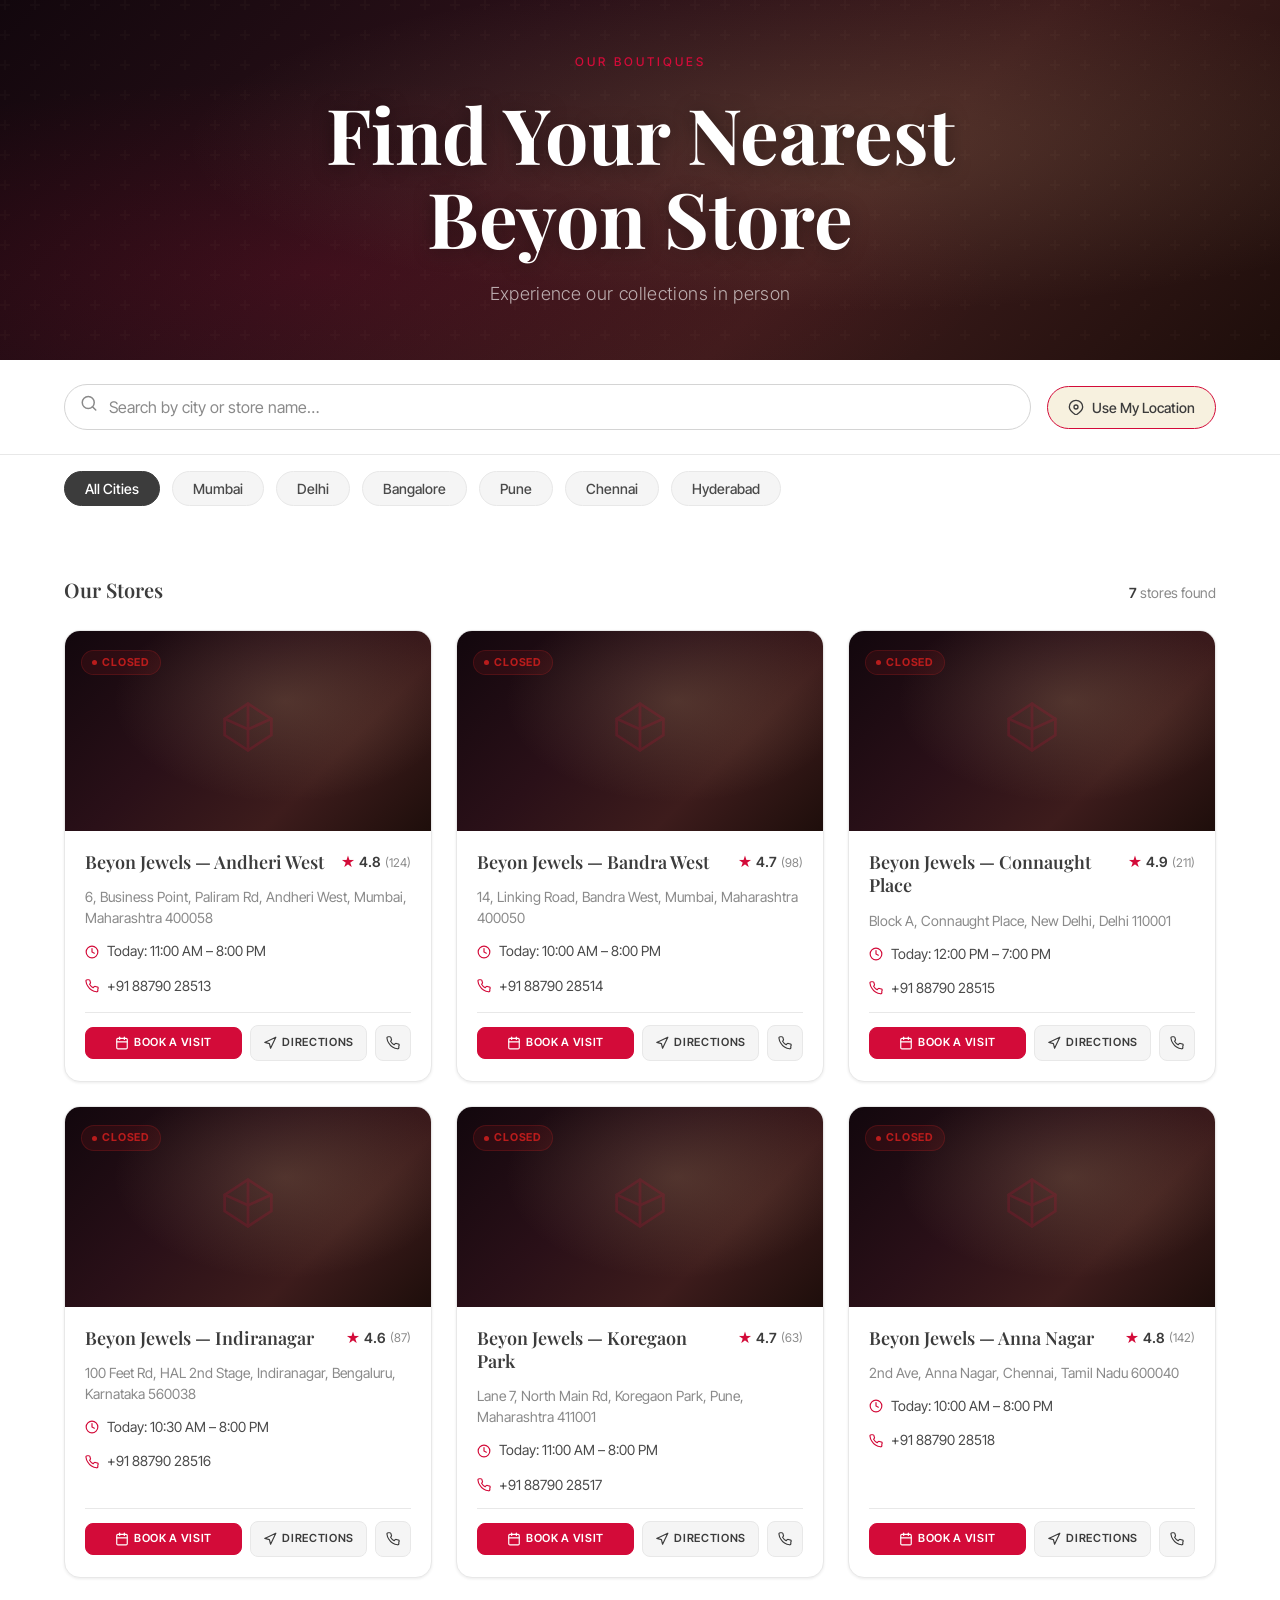
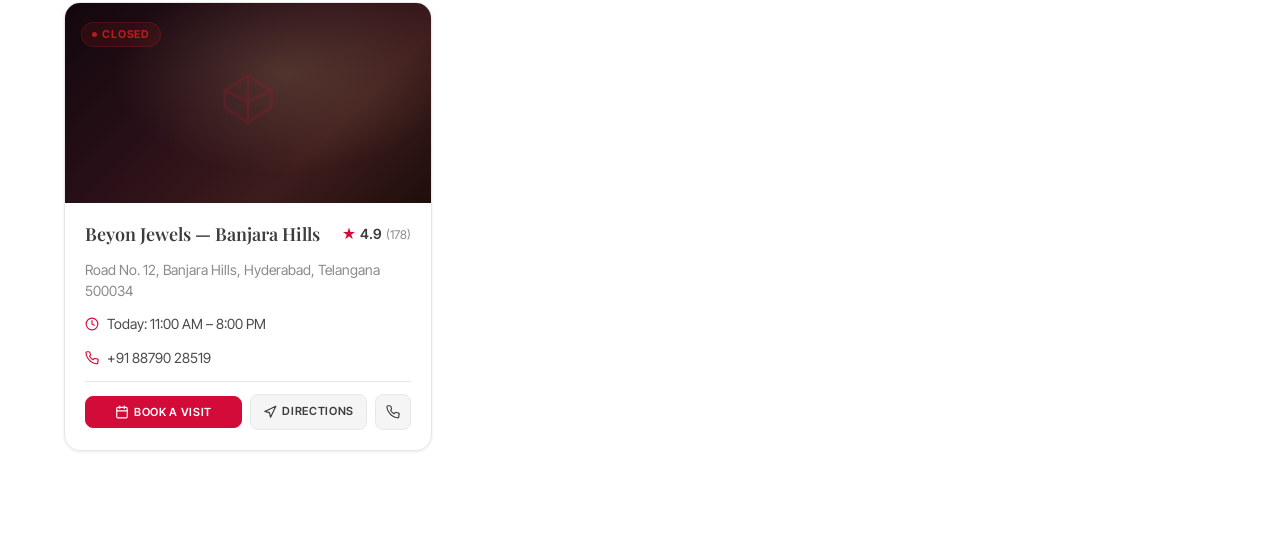
==== index.html @ c360f184 "Initial commit: Beyon Jewels store locator web app Vanilla HTML/CSS/JS store locator with search, ci" ====
<!DOCTYPE html>
<html lang="en">
<head>
  <meta charset="UTF-8" />
  <meta name="viewport" content="width=device-width, initial-scale=1.0" />
  <title>Find a Store | Beyon Jewels</title>
  <meta name="description" content="Locate your nearest Beyon Jewels boutique. Browse stores across India, check opening hours, and book an appointment." />

  <!-- Fonts -->
  <link rel="preconnect" href="https://fonts.googleapis.com" />
  <link rel="preconnect" href="https://fonts.gstatic.com" crossorigin />
  <link href="https://fonts.googleapis.com/css2?family=Playfair+Display:ital,wght@0,400;0,600;0,700;1,400&family=Inter+Tight:wght@300;400;500;600&display=swap" rel="stylesheet" />

  <!-- Styles -->
  <link rel="stylesheet" href="css/variables.css" />
  <link rel="stylesheet" href="css/layout.css" />
  <link rel="stylesheet" href="css/components.css" />
</head>
<body>

  <!-- ============================================================
       HERO  (40vh, per updated plan § 4)
       ============================================================ -->
  <section class="hero" aria-labelledby="heroTitle">
    <div class="hero-content">
      <p class="hero-eyebrow">Our Boutiques</p>
      <h1 class="hero-title" id="heroTitle">Find Your Nearest<br>Beyon Store</h1>
      <p class="hero-subtitle">Experience our collections in person</p>
    </div>
  </section>

  <!-- ============================================================
       SEARCH & FILTER
       ============================================================ -->
  <section class="search-section" aria-label="Search stores">
    <div class="container">
      <div class="filter-group">

        <div class="search-bar" role="search">
          <span class="search-icon" aria-hidden="true">
            <svg xmlns="http://www.w3.org/2000/svg" width="18" height="18" viewBox="0 0 24 24" fill="none" stroke="currentColor" stroke-width="2" stroke-linecap="round" stroke-linejoin="round"><circle cx="11" cy="11" r="8"/><line x1="21" y1="21" x2="16.65" y2="16.65"/></svg>
          </span>
          <input
            type="search"
            id="storeSearch"
            name="storeSearch"
            placeholder="Search by city or store name…"
            autocomplete="off"
            aria-label="Search stores"
          />
        </div>

        <button class="location-btn" id="useMyLocation" type="button" aria-label="Find stores near me">
          <svg xmlns="http://www.w3.org/2000/svg" width="16" height="16" viewBox="0 0 24 24" fill="none" stroke="currentColor" stroke-width="2" stroke-linecap="round" stroke-linejoin="round"><circle cx="12" cy="12" r="3"/><path d="M12 2a10 10 0 0 1 10 10c0 5.52-10 12-10 12S2 17.52 2 12A10 10 0 0 1 12 2z"/></svg>
          Use My Location
        </button>

      </div>
    </div>
  </section>

  <!-- ============================================================
       CITY PICKER
       ============================================================ -->
  <section class="city-section" aria-label="Filter by city">
    <div class="container">
      <div class="city-row" id="cityRow" role="group" aria-label="City filter"></div>
    </div>
  </section>

  <!-- ============================================================
       STORE LIST
       ============================================================ -->
  <main class="store-section" id="main-content">
    <div class="container">

      <div class="section-meta">
        <h2 class="section-title">Our Stores</h2>
        <p class="store-count" id="storeCount" aria-live="polite"></p>
      </div>

      <div class="store-grid" id="storeGrid" role="list" aria-label="Store listings"></div>

    </div>
  </main>

  <!-- ============================================================
       BOOKING MODAL  (onopenbooking / onsubmitappointment)
       ============================================================ -->
  <div
    class="modal-overlay hidden"
    id="bookingModal"
    role="dialog"
    aria-modal="true"
    aria-labelledby="bookingModalTitle"
  >
    <div class="modal">

      <button class="modal-close" id="closeModal" aria-label="Close booking form">
        <svg xmlns="http://www.w3.org/2000/svg" width="16" height="16" viewBox="0 0 24 24" fill="none" stroke="currentColor" stroke-width="2.5" stroke-linecap="round"><line x1="18" y1="6" x2="6" y2="18"/><line x1="6" y1="6" x2="18" y2="18"/></svg>
      </button>

      <div class="modal-header">
        <h2 id="bookingModalTitle">Book an Appointment</h2>
        <p class="modal-store-name" id="bookingStoreName">at Beyon Jewels</p>
      </div>

      <form class="booking-form" id="bookingForm" novalidate>

        <p class="form-section-label">Your Details</p>

        <div class="form-row">
          <div class="form-group">
            <label for="bookingName">Full Name <span aria-hidden="true">*</span></label>
            <input type="text" id="bookingName" name="name" placeholder="Your name" required autocomplete="name" />
          </div>
          <div class="form-group">
            <label for="bookingPhone">Phone <span aria-hidden="true">*</span></label>
            <input type="tel" id="bookingPhone" name="phone" placeholder="+91 00000 00000" required autocomplete="tel" />
          </div>
        </div>

        <div class="form-group">
          <label for="bookingEmail">Email <span aria-hidden="true">*</span></label>
          <input type="email" id="bookingEmail" name="email" placeholder="your@email.com" required autocomplete="email" />
        </div>

        <hr class="form-divider" />
        <p class="form-section-label">Store &amp; Time</p>

        <div class="form-row">
          <div class="form-group">
            <label for="bookingCity">City <span aria-hidden="true">*</span></label>
            <select id="bookingCity" name="city" required>
              <option value="" disabled selected>Select city</option>
              <option value="Mumbai">Mumbai</option>
              <option value="Delhi">Delhi</option>
              <option value="Bangalore">Bangalore</option>
              <option value="Pune">Pune</option>
              <option value="Chennai">Chennai</option>
              <option value="Hyderabad">Hyderabad</option>
            </select>
          </div>
          <div class="form-group">
            <label for="bookingStore">Store <span aria-hidden="true">*</span></label>
            <select id="bookingStore" name="store" required>
              <option value="" disabled selected>Select store</option>
            </select>
          </div>
        </div>

        <div class="form-group">
          <label for="bookingDate">Preferred Date <span aria-hidden="true">*</span></label>
          <input type="date" id="bookingDate" name="date" required />
        </div>

        <div class="form-group">
          <label for="bookingNotes">Special Requests</label>
          <textarea id="bookingNotes" name="notes" placeholder="Tell us about the occasion or any preferences…"></textarea>
        </div>

        <button type="submit" class="btn btn-primary btn-full">Confirm Appointment</button>

      </form>

      <div id="bookingSuccess" style="display:none;">
        <div class="booking-success">
          <div class="success-icon-wrap">
            <svg xmlns="http://www.w3.org/2000/svg" width="28" height="28" viewBox="0 0 24 24" fill="none" stroke="currentColor" stroke-width="2.5" stroke-linecap="round" stroke-linejoin="round"><polyline points="20 6 9 17 4 12"/></svg>
          </div>
          <h3>Appointment Requested</h3>
          <p>We've received your request and will confirm your appointment shortly via email or phone.</p>
        </div>
      </div>

    </div>
  </div>

  <!-- Scripts -->
  <script src="js/data.js"></script>
  <script src="js/app.js"></script>

</body>
</html>
---- css/variables.css ----
:root {
  /* Brand Colors */
  --color-cream: #F7F1DF;
  --color-charcoal: #3C3C3C;
  --color-red: #D30B39;
  --color-gold: #D30B39;
  --color-lace-pink: #FFE8ED;
  --color-white: #FFFFFF;
  --color-black: #1A1A1A;

  /* Neutrals */
  --color-grey-100: #F5F5F5;
  --color-grey-200: #E8E8E8;
  --color-grey-300: #D4D4D4;
  --color-grey-500: #8A8A8A;
  --color-grey-700: #4A4A4A;

  /* Typography */
  --font-serif: 'Playfair Display', Georgia, 'Times New Roman', serif;
  --font-sans: 'Inter Tight', 'Inter', system-ui, -apple-system, sans-serif;

  /* Font Sizes */
  --text-xs:   0.75rem;
  --text-sm:   0.875rem;
  --text-base: 1rem;
  --text-lg:   1.125rem;
  --text-xl:   1.25rem;
  --text-2xl:  1.5rem;
  --text-3xl:  1.875rem;
  --text-4xl:  2.25rem;
  --text-5xl:  3rem;

  /* Spacing */
  --space-1:  0.25rem;
  --space-2:  0.5rem;
  --space-3:  0.75rem;
  --space-4:  1rem;
  --space-5:  1.25rem;
  --space-6:  1.5rem;
  --space-8:  2rem;
  --space-10: 2.5rem;
  --space-12: 3rem;
  --space-16: 4rem;
  --space-20: 5rem;
  --space-24: 6rem;

  /* Border Radius */
  --radius-sm:   4px;
  --radius-md:   8px;
  --radius-lg:   16px;
  --radius-xl:   24px;
  --radius-full: 9999px;

  /* Shadows */
  --shadow-sm:   0 1px 3px rgba(0, 0, 0, 0.08);
  --shadow-md:   0 4px 16px rgba(0, 0, 0, 0.10);
  --shadow-lg:   0 8px 32px rgba(0, 0, 0, 0.14);
  --shadow-gold: 0 4px 24px rgba(211, 11, 57, 0.30);
  --shadow-red:  0 4px 16px rgba(211, 11, 57, 0.28);

  /* Transitions */
  --transition-fast: 150ms ease;
  --transition-base: 250ms ease;
  --transition-slow: 400ms ease;
}
---- css/layout.css ----
/* ============================================================
   RESET & BASE
   ============================================================ */
*, *::before, *::after {
  box-sizing: border-box;
  margin: 0;
  padding: 0;
}

html {
  scroll-behavior: smooth;
}

body {
  font-family: var(--font-sans);
  background-color: var(--color-white);
  color: var(--color-charcoal);
  line-height: 1.6;
  -webkit-font-smoothing: antialiased;
  -moz-osx-font-smoothing: grayscale;
}

a {
  color: inherit;
  text-decoration: none;
}

button {
  font-family: inherit;
}

img {
  display: block;
  max-width: 100%;
}

/* ============================================================
   CONTAINER
   ============================================================ */
.container {
  max-width: 1280px;
  margin: 0 auto;
  padding: 0 5%;
}

/* ============================================================
   SITE HEADER
   ============================================================ */
.site-header {
  position: sticky;
  top: 0;
  z-index: 100;
  background: var(--color-white);
  border-bottom: 1px solid var(--color-grey-200);
  box-shadow: var(--shadow-sm);
}

.header-inner {
  display: flex;
  align-items: center;
  justify-content: space-between;
  height: 72px;
}

.header-left {
  display: flex;
  align-items: center;
  gap: var(--space-6);
}

.header-nav {
  display: flex;
  gap: var(--space-6);
  list-style: none;
}

.header-nav a {
  font-size: var(--text-xs);
  font-weight: 500;
  letter-spacing: 0.12em;
  text-transform: uppercase;
  color: var(--color-grey-700);
  transition: color var(--transition-fast);
}

.header-nav a:hover,
.header-nav a.active {
  color: var(--color-red);
}

@media (max-width: 768px) {
  .header-nav {
    display: none;
  }
}

/* ============================================================
   HERO
   ============================================================ */
.hero {
  position: relative;
  min-height: 40vh;
  background:
    radial-gradient(ellipse at 65% 40%, rgba(197, 165, 118, 0.18) 0%, transparent 55%),
    radial-gradient(ellipse at 25% 75%, rgba(211, 11, 57, 0.12) 0%, transparent 50%),
    linear-gradient(135deg, #12070d 0%, #2a1018 35%, #3d1c1c 65%, #1e0e0b 100%);
  display: flex;
  align-items: center;
  justify-content: center;
  overflow: hidden;
}

.hero::after {
  content: '';
  position: absolute;
  inset: 0;
  background: url("data:image/svg+xml,%3Csvg width='60' height='60' viewBox='0 0 60 60' xmlns='http://www.w3.org/2000/svg'%3E%3Cg fill='none' fill-rule='evenodd'%3E%3Cg fill='%23c5a576' fill-opacity='0.03'%3E%3Cpath d='M36 34v-4h-2v4h-4v2h4v4h2v-4h4v-2h-4zm0-30V0h-2v4h-4v2h4v4h2V6h4V4h-4zM6 34v-4H4v4H0v2h4v4h2v-4h4v-2H6zM6 4V0H4v4H0v2h4v4h2V6h4V4H6z'/%3E%3C/g%3E%3C/g%3E%3C/svg%3E");
  pointer-events: none;
}

.hero-content {
  position: relative;
  z-index: 1;
  text-align: center;
  color: var(--color-white);
  padding: var(--space-8);
  max-width: 700px;
}

/* ============================================================
   SEARCH SECTION
   ============================================================ */
.search-section {
  background: var(--color-white);
  padding: var(--space-6) 0;
  border-bottom: 1px solid var(--color-grey-200);
}

/* ============================================================
   CITY SECTION
   ============================================================ */
.city-section {
  background: var(--color-white);
  padding: var(--space-4) 0 var(--space-5);
}

/* ============================================================
   STORE SECTION
   ============================================================ */
.store-section {
  padding: var(--space-10) 0 var(--space-24);
}

.section-meta {
  display: flex;
  align-items: baseline;
  justify-content: space-between;
  margin-bottom: var(--space-6);
  flex-wrap: wrap;
  gap: var(--space-3);
}

/* Store Grid */
.store-grid {
  display: grid;
  grid-template-columns: repeat(3, 1fr);
  gap: var(--space-6);
}

@media (max-width: 1024px) {
  .store-grid {
    grid-template-columns: repeat(2, 1fr);
  }
}

@media (max-width: 600px) {
  .store-grid {
    grid-template-columns: 1fr;
  }
}

/* ============================================================
   SITE FOOTER
   ============================================================ */
.site-footer {
  background: var(--color-black);
  color: var(--color-grey-300);
  padding: var(--space-16) 0 var(--space-8);
}

.footer-grid {
  display: grid;
  grid-template-columns: 2fr 1fr 1fr 1fr;
  gap: var(--space-10);
  margin-bottom: var(--space-12);
}

@media (max-width: 900px) {
  .footer-grid {
    grid-template-columns: 1fr 1fr;
    gap: var(--space-8);
  }
}

@media (max-width: 520px) {
  .footer-grid {
    grid-template-columns: 1fr;
  }
}

/* ============================================================
   MODAL OVERLAY
   ============================================================ */
.modal-overlay {
  position: fixed;
  inset: 0;
  background: rgba(26, 26, 26, 0.65);
  z-index: 200;
  display: flex;
  align-items: center;
  justify-content: center;
  padding: var(--space-4);
  backdrop-filter: blur(6px);
  -webkit-backdrop-filter: blur(6px);
  animation: fadeIn var(--transition-fast) ease;
}

.modal-overlay.hidden {
  display: none;
}

.modal {
  background: var(--color-white);
  border-radius: var(--radius-xl);
  padding: var(--space-8);
  width: 100%;
  max-width: 560px;
  max-height: 92vh;
  overflow-y: auto;
  position: relative;
  animation: slideUp var(--transition-base) ease;
}

@keyframes fadeIn {
  from { opacity: 0; }
  to   { opacity: 1; }
}

@keyframes slideUp {
  from { transform: translateY(20px); opacity: 0; }
  to   { transform: translateY(0);    opacity: 1; }
}

/* ============================================================
   STORE DETAIL PAGE — LAYOUT
   ============================================================ */
.detail-page {
  background: var(--color-cream);
}

.detail-action-bar {
  position: sticky;
  top: 0;
  z-index: 90;
  background: var(--color-white);
  border-bottom: 1px solid var(--color-grey-200);
  box-shadow: var(--shadow-sm);
}

.detail-action-bar-inner {
  display: flex;
  align-items: center;
  justify-content: space-between;
  padding: var(--space-3) 0;
  gap: var(--space-4);
  flex-wrap: wrap;
}

.detail-action-bar .store-breadcrumb {
  font-size: var(--text-sm);
  color: var(--color-grey-500);
}

.detail-action-bar .store-breadcrumb a {
  color: var(--color-gold);
}

.detail-action-bar .store-breadcrumb a:hover {
  text-decoration: underline;
}

.detail-ctas {
  display: flex;
  gap: var(--space-3);
  flex-wrap: wrap;
  align-items: stretch;
}

.detail-ctas .btn-call {
  width: auto;
  height: auto;
}

@media (max-width: 640px) {
  .detail-ctas {
    flex-wrap: nowrap;
  }

  /* Hide text labels — show icons only */
  .detail-ctas .btn-label {
    display: none;
  }

  /* Square icon-only buttons to match card style */
  .detail-ctas .btn-call,
  .detail-ctas .btn-directions {
    width: 42px;
    min-width: 42px;
    height: 42px;
    padding: 0;
  }
}

.detail-hero {
  height: 360px;
  background:
    radial-gradient(ellipse at 60% 40%, rgba(197, 165, 118, 0.2) 0%, transparent 60%),
    linear-gradient(135deg, #12070d 0%, #2a1018 40%, #3d1c1c 70%, #1e0e0b 100%);
  display: flex;
  align-items: center;
  justify-content: center;
  position: relative;
  overflow: hidden;
}

.detail-content {
  padding: var(--space-10) 0 var(--space-20);
}

.detail-grid {
  display: grid;
  grid-template-columns: 1fr 380px;
  gap: var(--space-10);
  align-items: start;
}

@media (max-width: 900px) {
  .detail-grid {
    grid-template-columns: 1fr;
  }
}

@media (max-width: 640px) {
  .hero {
    min-height: 60vh;
  }

  .detail-hero {
    height: 240px;
  }
}
---- css/components.css ----
/* ============================================================
   LOGO
   ============================================================ */
.logo {
  font-family: var(--font-serif);
  font-size: var(--text-2xl);
  font-weight: 700;
  color: var(--color-charcoal);
  text-decoration: none;
  letter-spacing: 0.1em;
  text-transform: uppercase;
  transition: color var(--transition-fast);
}

.logo:hover {
  color: var(--color-red);
}

/* ============================================================
   ICON BUTTONS (HEADER)
   ============================================================ */
.header-actions {
  display: flex;
  align-items: center;
  gap: var(--space-1);
}

.icon-btn {
  background: none;
  border: none;
  cursor: pointer;
  color: var(--color-charcoal);
  padding: var(--space-2);
  border-radius: var(--radius-md);
  transition: color var(--transition-fast), background var(--transition-fast);
  display: flex;
  align-items: center;
  justify-content: center;
  position: relative;
}

.icon-btn:hover {
  color: var(--color-red);
  background: var(--color-lace-pink);
}

/* ============================================================
   HERO TYPOGRAPHY
   ============================================================ */
.hero-eyebrow {
  font-family: var(--font-sans);
  font-size: var(--text-xs);
  font-weight: 500;
  letter-spacing: 0.25em;
  text-transform: uppercase;
  color: var(--color-gold);
  margin-bottom: var(--space-5);
}

.hero-title {
  font-family: var(--font-serif);
  font-size: clamp(2.4rem, 6vw, 4.8rem);
  font-weight: 700;
  line-height: 1.1;
  margin-bottom: var(--space-5);
  text-shadow: 0 2px 20px rgba(0, 0, 0, 0.4);
}

.hero-subtitle {
  font-size: var(--text-lg);
  font-weight: 300;
  color: rgba(255, 255, 255, 0.65);
  letter-spacing: 0.02em;
}

/* ============================================================
   SEARCH & FILTER BAR
   ============================================================ */
.filter-group {
  display: flex;
  gap: var(--space-4);
  align-items: center;
  flex-wrap: wrap;
}

.search-bar {
  flex: 1;
  min-width: 260px;
  position: relative;
}

.search-bar .search-icon {
  position: absolute;
  left: var(--space-4);
  top: 50%;
  transform: translateY(-50%);
  color: var(--color-grey-500);
  pointer-events: none;
}

.search-bar input {
  width: 100%;
  padding: var(--space-3) var(--space-4) var(--space-3) 2.75rem;
  border: 1.5px solid var(--color-grey-300);
  border-radius: var(--radius-full);
  font-family: var(--font-sans);
  font-size: var(--text-base);
  color: var(--color-charcoal);
  background: var(--color-white);
  transition: border-color var(--transition-fast), box-shadow var(--transition-fast);
  outline: none;
}

.search-bar input:focus {
  border-color: var(--color-gold);
  box-shadow: 0 0 0 3px rgba(211, 11, 57, 0.18);
}

.search-bar input::placeholder {
  color: var(--color-grey-500);
}

.location-btn {
  display: inline-flex;
  align-items: center;
  gap: var(--space-2);
  padding: var(--space-3) var(--space-5);
  background: var(--color-cream);
  border: 1.5px solid var(--color-gold);
  border-radius: var(--radius-full);
  font-family: var(--font-sans);
  font-size: var(--text-sm);
  font-weight: 500;
  color: var(--color-charcoal);
  cursor: pointer;
  transition: all var(--transition-fast);
  white-space: nowrap;
}

.location-btn:hover {
  background: var(--color-gold);
  color: var(--color-white);
  box-shadow: var(--shadow-gold);
}

/* ============================================================
   CITY PICKER
   ============================================================ */
.city-row {
  display: flex;
  gap: var(--space-3);
  overflow-x: auto;
  padding-bottom: var(--space-2);
  scrollbar-width: none;
}

.city-row::-webkit-scrollbar {
  display: none;
}

.city-tile {
  flex-shrink: 0;
  padding: var(--space-2) var(--space-5);
  background: var(--color-grey-100);
  border: 1.5px solid var(--color-grey-200);
  border-radius: var(--radius-full);
  font-family: var(--font-sans);
  font-size: var(--text-sm);
  font-weight: 500;
  color: var(--color-grey-700);
  cursor: pointer;
  transition: all var(--transition-fast);
  white-space: nowrap;
}

.city-tile:hover {
  border-color: var(--color-gold);
  color: var(--color-charcoal);
  background: rgba(211, 11, 57, 0.08);
}

.city-tile.active {
  background: var(--color-charcoal);
  border-color: var(--color-charcoal);
  color: var(--color-white);
}

/* ============================================================
   SECTION META / STORE COUNT
   ============================================================ */
.store-count {
  font-size: var(--text-sm);
  color: var(--color-grey-500);
}

.store-count strong {
  color: var(--color-charcoal);
  font-weight: 600;
}

.section-title {
  font-family: var(--font-serif);
  font-size: var(--text-xl);
  font-weight: 600;
  color: var(--color-charcoal);
}

/* ============================================================
   STORE CARD
   ============================================================ */
.store-card {
  background: var(--color-white);
  border-radius: var(--radius-lg);
  overflow: hidden;
  box-shadow: var(--shadow-sm);
  border: 1px solid var(--color-grey-200);
  transition: transform var(--transition-base), box-shadow var(--transition-base);
  display: flex;
  flex-direction: column;
  cursor: pointer;
}

.store-card:hover {
  transform: translateY(-5px);
  box-shadow: var(--shadow-lg);
}

/* Card Image */
.card-image {
  width: 100%;
  height: 200px;
  background:
    radial-gradient(ellipse at 60% 35%, rgba(197, 165, 118, 0.22) 0%, transparent 55%),
    linear-gradient(135deg, #12070d 0%, #2a1018 40%, #3d1c1c 70%, #1e0e0b 100%);
  position: relative;
  display: flex;
  align-items: center;
  justify-content: center;
  flex-shrink: 0;
}

.card-image-watermark {
  opacity: 0.18;
  color: var(--color-gold);
}

.card-image-badge {
  position: absolute;
  top: var(--space-4);
  left: var(--space-4);
}

/* Badge */
.badge {
  display: inline-flex;
  align-items: center;
  gap: 5px;
  padding: 3px 10px;
  border-radius: var(--radius-full);
  font-family: var(--font-sans);
  font-size: 0.68rem;
  font-weight: 700;
  letter-spacing: 0.08em;
  text-transform: uppercase;
}

.badge--open {
  background: rgba(22, 163, 74, 0.12);
  color: #15803d;
  border: 1px solid rgba(22, 163, 74, 0.25);
}

.badge--closed {
  background: rgba(220, 38, 38, 0.10);
  color: #b91c1c;
  border: 1px solid rgba(220, 38, 38, 0.2);
}

.badge-dot {
  width: 5px;
  height: 5px;
  border-radius: 50%;
  background: currentColor;
  flex-shrink: 0;
}

/* Card Content */
.card-content {
  padding: var(--space-5);
  flex: 1;
  display: flex;
  flex-direction: column;
  gap: var(--space-3);
}

.card-header {
  display: flex;
  align-items: flex-start;
  justify-content: space-between;
  gap: var(--space-3);
}

.card-name {
  font-family: var(--font-serif);
  font-size: var(--text-lg);
  font-weight: 600;
  color: var(--color-charcoal);
  line-height: 1.3;
  text-decoration: none;
  transition: color var(--transition-fast);
}

.card-name:hover {
  color: var(--color-red);
}

.card-rating {
  display: flex;
  align-items: center;
  gap: 4px;
  white-space: nowrap;
  flex-shrink: 0;
}

.rating-star {
  color: var(--color-gold);
  font-size: var(--text-sm);
}

.rating-value {
  font-size: var(--text-sm);
  font-weight: 600;
  color: var(--color-charcoal);
}

.rating-count {
  font-size: var(--text-xs);
  color: var(--color-grey-500);
}

.card-address {
  font-size: var(--text-sm);
  color: var(--color-grey-500);
  line-height: 1.5;
}

.card-info-row {
  display: flex;
  align-items: center;
  gap: var(--space-2);
  font-size: var(--text-sm);
  color: var(--color-grey-700);
}

.card-info-row svg {
  color: var(--color-gold);
  flex-shrink: 0;
}

.card-info-row a {
  color: var(--color-grey-700);
  transition: color var(--transition-fast);
}

.card-info-row a:hover {
  color: var(--color-red);
}

/* Card Footer / CTA Row */
.card-footer {
  margin-top: auto;
  padding-top: var(--space-3);
  border-top: 1px solid var(--color-grey-200);
}

.btn-container {
  display: flex;
  gap: var(--space-2);
  align-items: center;
}

.btn-container .btn-book {
  flex: 1;
  min-width: 0;
  white-space: normal;
  line-height: 1.2;
  text-align: center;
}

/* ============================================================
   BUTTONS
   ============================================================ */
.btn {
  display: inline-flex;
  align-items: center;
  justify-content: center;
  gap: 5px;
  padding: var(--space-2) var(--space-3);
  border-radius: var(--radius-md);
  font-family: var(--font-sans);
  font-size: 0.7rem;
  font-weight: 600;
  letter-spacing: 0.06em;
  text-transform: uppercase;
  cursor: pointer;
  transition: all var(--transition-fast);
  text-decoration: none;
  border: 1.5px solid transparent;
  white-space: nowrap;
}

/* Book — primary red, full text */
.btn-book {
  background: var(--color-red);
  color: var(--color-white);
  border-color: var(--color-red);
}

.btn-book:hover {
  background: #b50930;
  border-color: #b50930;
  box-shadow: var(--shadow-red);
}

/* Directions */
.btn-directions {
  background: var(--color-grey-100);
  color: var(--color-charcoal);
  border-color: var(--color-grey-200);
  flex-shrink: 0;
}

.btn-directions:hover {
  background: var(--color-charcoal);
  color: var(--color-white);
  border-color: var(--color-charcoal);
}

/* Call — icon only, charcoal — fixed square everywhere */
.btn-call {
  background: var(--color-grey-100);
  color: var(--color-charcoal);
  border-color: var(--color-grey-200);
  width: 36px;
  min-width: 36px;
  height: 36px;
  padding: 0;
  flex-shrink: 0;
  border-radius: var(--radius-md);
}

.btn-call:hover {
  background: var(--color-charcoal);
  color: var(--color-white);
  border-color: var(--color-charcoal);
}

/* Larger buttons for detail/modal */
.btn-lg {
  padding: var(--space-3) var(--space-6);
  font-size: var(--text-sm);
  border-radius: var(--radius-full);
}

.btn-primary {
  background: var(--color-red);
  color: var(--color-white);
  border-color: var(--color-red);
  padding: var(--space-4) var(--space-8);
  border-radius: var(--radius-full);
  font-size: var(--text-base);
  letter-spacing: 0.04em;
}

.btn-primary:hover {
  background: #b50930;
  border-color: #b50930;
  box-shadow: var(--shadow-red);
}

.btn-full {
  width: 100%;
}

/* ============================================================
   NO RESULTS
   ============================================================ */
.no-results {
  grid-column: 1 / -1;
  text-align: center;
  padding: var(--space-20) 0;
}

.no-results-gem {
  color: var(--color-gold);
  opacity: 0.35;
  margin: 0 auto var(--space-6);
}

.no-results-title {
  font-family: var(--font-serif);
  font-size: var(--text-2xl);
  color: var(--color-charcoal);
  margin-bottom: var(--space-3);
}

.no-results-sub {
  font-size: var(--text-base);
  color: var(--color-grey-500);
}

/* ============================================================
   FOOTER
   ============================================================ */
.footer-brand {
  font-family: var(--font-serif);
  font-size: var(--text-2xl);
  font-weight: 700;
  letter-spacing: 0.1em;
  text-transform: uppercase;
  color: var(--color-white);
  margin-bottom: var(--space-3);
}

.footer-tagline {
  font-size: var(--text-sm);
  color: var(--color-grey-500);
  line-height: 1.7;
  max-width: 260px;
}

.footer-heading {
  font-size: var(--text-xs);
  font-weight: 600;
  letter-spacing: 0.18em;
  text-transform: uppercase;
  color: var(--color-white);
  margin-bottom: var(--space-5);
}

.footer-links {
  list-style: none;
  display: flex;
  flex-direction: column;
  gap: var(--space-3);
}

.footer-links a {
  color: var(--color-grey-500);
  font-size: var(--text-sm);
  transition: color var(--transition-fast);
}

.footer-links a:hover {
  color: var(--color-gold);
}

.footer-divider {
  border: none;
  border-top: 1px solid rgba(255, 255, 255, 0.08);
  margin-bottom: var(--space-6);
}

.footer-bottom {
  display: flex;
  justify-content: space-between;
  align-items: center;
  font-size: var(--text-xs);
  color: var(--color-grey-500);
  flex-wrap: wrap;
  gap: var(--space-4);
}

.footer-legal-links {
  display: flex;
  gap: var(--space-5);
  list-style: none;
}

.footer-legal-links a {
  color: var(--color-grey-500);
  font-size: var(--text-xs);
  transition: color var(--transition-fast);
}

.footer-legal-links a:hover {
  color: var(--color-gold);
}

/* ============================================================
   BOOKING MODAL
   ============================================================ */
.modal-close {
  position: absolute;
  top: var(--space-4);
  right: var(--space-4);
  background: var(--color-grey-100);
  border: none;
  width: 34px;
  height: 34px;
  border-radius: 50%;
  display: flex;
  align-items: center;
  justify-content: center;
  cursor: pointer;
  color: var(--color-grey-700);
  transition: background var(--transition-fast), color var(--transition-fast);
}

.modal-close:hover {
  background: var(--color-grey-200);
  color: var(--color-charcoal);
}

.modal-header {
  padding-right: var(--space-10);
  margin-bottom: var(--space-6);
}

.modal-header h2 {
  font-family: var(--font-serif);
  font-size: var(--text-2xl);
  color: var(--color-charcoal);
  margin-bottom: var(--space-1);
}

.modal-header .modal-store-name {
  font-size: var(--text-sm);
  color: var(--color-grey-500);
}

/* Form */
.form-group {
  margin-bottom: var(--space-4);
}

.form-group label {
  display: block;
  font-size: var(--text-xs);
  font-weight: 600;
  letter-spacing: 0.1em;
  text-transform: uppercase;
  color: var(--color-grey-700);
  margin-bottom: var(--space-2);
}

.form-group input,
.form-group select,
.form-group textarea {
  width: 100%;
  padding: var(--space-3) var(--space-4);
  border: 1.5px solid var(--color-grey-300);
  border-radius: var(--radius-md);
  font-family: var(--font-sans);
  font-size: var(--text-base);
  color: var(--color-charcoal);
  background: var(--color-white);
  transition: border-color var(--transition-fast), box-shadow var(--transition-fast);
  outline: none;
  appearance: none;
  -webkit-appearance: none;
}

.form-group select {
  background-image: url("data:image/svg+xml,%3Csvg xmlns='http://www.w3.org/2000/svg' width='16' height='16' viewBox='0 0 24 24' fill='none' stroke='%238A8A8A' stroke-width='2' stroke-linecap='round' stroke-linejoin='round'%3E%3Cpolyline points='6 9 12 15 18 9'%3E%3C/polyline%3E%3C/svg%3E");
  background-repeat: no-repeat;
  background-position: right var(--space-4) center;
  padding-right: 2.5rem;
}

.form-group input:focus,
.form-group select:focus,
.form-group textarea:focus {
  border-color: var(--color-gold);
  box-shadow: 0 0 0 3px rgba(211, 11, 57, 0.18);
}

.form-group input::placeholder,
.form-group textarea::placeholder {
  color: var(--color-grey-500);
}

.form-group textarea {
  resize: vertical;
  min-height: 90px;
  line-height: 1.6;
}

.form-row {
  display: grid;
  grid-template-columns: 1fr 1fr;
  gap: var(--space-4);
}

@media (max-width: 480px) {
  .form-row {
    grid-template-columns: 1fr;
  }
}

.form-divider {
  border: none;
  border-top: 1px solid var(--color-grey-200);
  margin: var(--space-5) 0;
}

.form-section-label {
  font-size: var(--text-xs);
  font-weight: 600;
  letter-spacing: 0.15em;
  text-transform: uppercase;
  color: var(--color-gold);
  margin-bottom: var(--space-4);
}

/* Booking Success */
.booking-success {
  text-align: center;
  padding: var(--space-8) 0;
}

.success-icon-wrap {
  width: 64px;
  height: 64px;
  background: rgba(22, 163, 74, 0.1);
  border-radius: 50%;
  display: flex;
  align-items: center;
  justify-content: center;
  margin: 0 auto var(--space-5);
  color: #15803d;
}

.booking-success h3 {
  font-family: var(--font-serif);
  font-size: var(--text-2xl);
  color: var(--color-charcoal);
  margin-bottom: var(--space-3);
}

.booking-success p {
  font-size: var(--text-sm);
  color: var(--color-grey-500);
  line-height: 1.7;
}

/* ============================================================
   STORE DETAIL — COMPONENTS
   ============================================================ */
.detail-gem-watermark {
  opacity: 0.12;
  color: var(--color-gold);
}

.detail-card {
  background: var(--color-white);
  border-radius: var(--radius-lg);
  padding: var(--space-6);
  border: 1px solid var(--color-grey-200);
  box-shadow: var(--shadow-sm);
}

.detail-card + .detail-card {
  margin-top: var(--space-5);
}

.detail-card-title {
  font-family: var(--font-sans);
  font-size: var(--text-xs);
  font-weight: 600;
  letter-spacing: 0.15em;
  text-transform: uppercase;
  color: var(--color-gold);
  margin-bottom: var(--space-5);
}

/* Store Info Header */
.detail-store-name {
  font-family: var(--font-serif);
  font-size: clamp(1.75rem, 4vw, 2.5rem);
  font-weight: 700;
  color: var(--color-charcoal);
  line-height: 1.2;
  margin-bottom: var(--space-4);
}

.detail-meta-row {
  display: flex;
  align-items: center;
  gap: var(--space-4);
  flex-wrap: wrap;
  margin-bottom: var(--space-5);
}

.detail-rating {
  display: flex;
  align-items: center;
  gap: var(--space-2);
}

.stars-row {
  display: flex;
  gap: 2px;
  color: var(--color-gold);
  font-size: var(--text-base);
}

.detail-rating-value {
  font-weight: 700;
  font-size: var(--text-base);
  color: var(--color-charcoal);
}

.detail-review-count {
  font-size: var(--text-sm);
  color: var(--color-grey-500);
}

.detail-address-block {
  display: flex;
  gap: var(--space-3);
  margin-bottom: var(--space-4);
  font-size: var(--text-base);
  color: var(--color-grey-700);
  line-height: 1.6;
}

.detail-address-block svg {
  color: var(--color-gold);
  flex-shrink: 0;
  margin-top: 3px;
}

.detail-phone-block {
  display: flex;
  gap: var(--space-3);
  margin-bottom: var(--space-4);
  font-size: var(--text-base);
}

.detail-phone-block svg {
  color: var(--color-gold);
  flex-shrink: 0;
}

.detail-phone-block a {
  color: var(--color-charcoal);
  transition: color var(--transition-fast);
}

.detail-phone-block a:hover {
  color: var(--color-red);
}

/* Hours Table */
.hours-table {
  width: 100%;
  border-collapse: collapse;
}

.hours-table tr td {
  padding: var(--space-3) 0;
  font-size: var(--text-sm);
  border-bottom: 1px solid var(--color-grey-100);
}

.hours-table tr:last-child td {
  border-bottom: none;
}

.hours-table .day-name {
  color: var(--color-grey-700);
  font-weight: 500;
  width: 40%;
}

.hours-table .day-hours {
  color: var(--color-charcoal);
  text-align: right;
}

.hours-table tr.today .day-name {
  color: var(--color-charcoal);
  font-weight: 700;
}

.hours-table tr.today .day-hours {
  font-weight: 700;
  color: var(--color-red);
}

/* Attributes */
.attribute-list {
  display: flex;
  flex-direction: column;
  gap: var(--space-4);
}

.attribute-item {
  display: flex;
  align-items: center;
  gap: var(--space-3);
  font-size: var(--text-sm);
  color: var(--color-charcoal);
}

.attribute-item svg {
  color: var(--color-gold);
  flex-shrink: 0;
}

.language-chips {
  display: flex;
  gap: var(--space-2);
  flex-wrap: wrap;
  margin-top: var(--space-2);
}

.lang-chip {
  padding: 3px 10px;
  background: rgba(211, 11, 57, 0.08);
  border: 1px solid rgba(211, 11, 57, 0.25);
  border-radius: var(--radius-full);
  font-size: var(--text-xs);
  color: var(--color-charcoal);
  font-weight: 500;
}

/* Map Placeholder */
.map-placeholder {
  width: 100%;
  height: 280px;
  background:
    radial-gradient(circle at 50% 50%, rgba(197, 165, 118, 0.08) 0%, transparent 70%),
    linear-gradient(180deg, #f0ebe0 0%, #e8e1d0 100%);
  border-radius: var(--radius-lg);
  display: flex;
  flex-direction: column;
  align-items: center;
  justify-content: center;
  gap: var(--space-3);
  border: 1px solid var(--color-grey-200);
  color: var(--color-grey-500);
  font-size: var(--text-sm);
  overflow: hidden;
  position: relative;
}

.map-placeholder::before {
  content: '';
  position: absolute;
  inset: 0;
  background: url("data:image/svg+xml,%3Csvg width='40' height='40' viewBox='0 0 40 40' xmlns='http://www.w3.org/2000/svg'%3E%3Cg fill='%23c5a576' fill-opacity='0.06' fill-rule='evenodd'%3E%3Cpath d='M0 40L40 0H20L0 20M40 40V20L20 40'/%3E%3C/g%3E%3C/svg%3E");
}

.map-pin-icon {
  color: var(--color-gold);
  z-index: 1;
}

.map-placeholder p {
  z-index: 1;
  color: var(--color-grey-500);
}

.map-placeholder a {
  z-index: 1;
  font-size: var(--text-xs);
  font-weight: 600;
  letter-spacing: 0.08em;
  text-transform: uppercase;
  color: var(--color-gold);
  border-bottom: 1px solid rgba(211, 11, 57, 0.4);
  padding-bottom: 2px;
  transition: color var(--transition-fast);
}

.map-placeholder a:hover {
  color: var(--color-charcoal);
}

/* ============================================================
   UTILITY
   ============================================================ */
.visually-hidden {
  position: absolute;
  width: 1px;
  height: 1px;
  padding: 0;
  margin: -1px;
  overflow: hidden;
  clip: rect(0, 0, 0, 0);
  white-space: nowrap;
  border: 0;
}

.text-gold { color: var(--color-gold); }
.text-red  { color: var(--color-red);  }
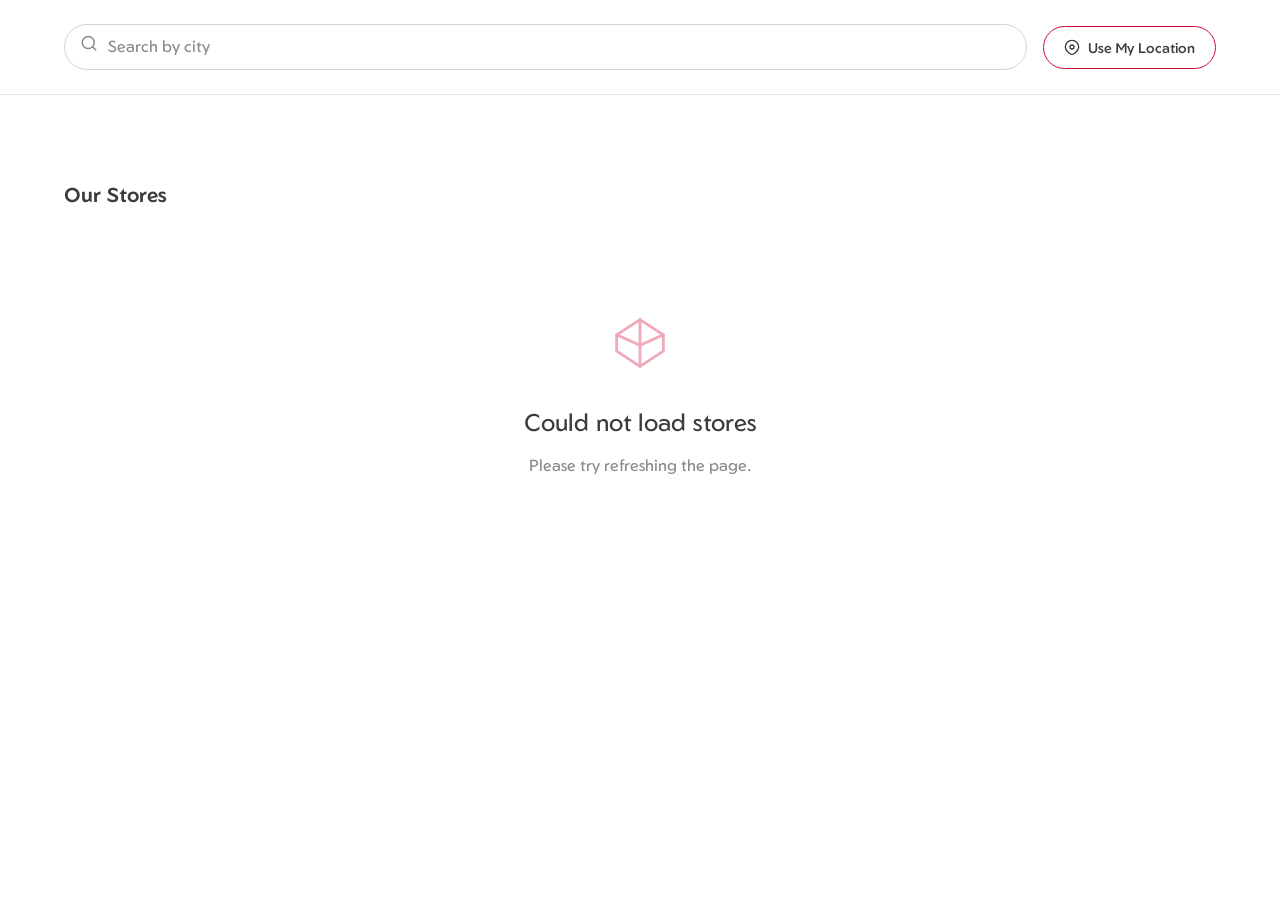
==== commit ae6f5b74: "feat: live API integration, UI polish, and booking form updates - Replace mock store data with live " ====
--- a/index.html
+++ b/index.html
@@ -9,7 +9,7 @@
   <!-- Fonts -->
   <link rel="preconnect" href="https://fonts.googleapis.com" />
   <link rel="preconnect" href="https://fonts.gstatic.com" crossorigin />
-  <link href="https://fonts.googleapis.com/css2?family=Playfair+Display:ital,wght@0,400;0,600;0,700;1,400&family=Inter+Tight:wght@300;400;500;600&display=swap" rel="stylesheet" />
+  <link href="https://fonts.googleapis.com/css2?family=Geom:wght@300;400;500;600;700&display=swap" rel="stylesheet" />
 
   <!-- Styles -->
   <link rel="stylesheet" href="css/variables.css" />
@@ -21,13 +21,7 @@
   <!-- ============================================================
        HERO  (40vh, per updated plan § 4)
        ============================================================ -->
-  <section class="hero" aria-labelledby="heroTitle">
-    <div class="hero-content">
-      <p class="hero-eyebrow">Our Boutiques</p>
-      <h1 class="hero-title" id="heroTitle">Find Your Nearest<br>Beyon Store</h1>
-      <p class="hero-subtitle">Experience our collections in person</p>
-    </div>
-  </section>
+
 
   <!-- ============================================================
        SEARCH & FILTER
@@ -44,10 +38,13 @@
             type="search"
             id="storeSearch"
             name="storeSearch"
-            placeholder="Search by city or store name…"
+            placeholder=""
             autocomplete="off"
             aria-label="Search stores"
           />
+          <span class="search-flip-placeholder" id="searchFlipPlaceholder" aria-hidden="true">
+            Search by <span class="flip-word" id="flipWord">city</span>
+          </span>
         </div>
 
         <button class="location-btn" id="useMyLocation" type="button" aria-label="Find stores near me">
@@ -101,7 +98,7 @@
       </button>
 
       <div class="modal-header">
-        <h2 id="bookingModalTitle">Book an Appointment</h2>
+        <h2 id="bookingModalTitle">Book a Visit</h2>
         <p class="modal-store-name" id="bookingStoreName">at Beyon Jewels</p>
       </div>
 
@@ -120,32 +117,17 @@
           </div>
         </div>
 
-        <div class="form-group">
-          <label for="bookingEmail">Email <span aria-hidden="true">*</span></label>
-          <input type="email" id="bookingEmail" name="email" placeholder="your@email.com" required autocomplete="email" />
-        </div>
-
         <hr class="form-divider" />
         <p class="form-section-label">Store &amp; Time</p>
 
         <div class="form-row">
           <div class="form-group">
-            <label for="bookingCity">City <span aria-hidden="true">*</span></label>
-            <select id="bookingCity" name="city" required>
-              <option value="" disabled selected>Select city</option>
-              <option value="Mumbai">Mumbai</option>
-              <option value="Delhi">Delhi</option>
-              <option value="Bangalore">Bangalore</option>
-              <option value="Pune">Pune</option>
-              <option value="Chennai">Chennai</option>
-              <option value="Hyderabad">Hyderabad</option>
-            </select>
-          </div>
-          <div class="form-group">
-            <label for="bookingStore">Store <span aria-hidden="true">*</span></label>
-            <select id="bookingStore" name="store" required>
-              <option value="" disabled selected>Select store</option>
-            </select>
+            <label for="bookingCity">City</label>
+            <input type="text" id="bookingCity" name="city" readonly />
+          </div>
+          <div class="form-group">
+            <label for="bookingStore">Store</label>
+            <input type="text" id="bookingStore" name="store" readonly />
           </div>
         </div>
 
@@ -179,6 +161,41 @@
   <!-- Scripts -->
   <script src="js/data.js"></script>
   <script src="js/app.js"></script>
+  <script>
+    (function () {
+      const words   = ['city', 'store name', 'pincode'];
+      const wordEl  = document.getElementById('flipWord');
+      const holder  = document.getElementById('searchFlipPlaceholder');
+      const input   = document.getElementById('storeSearch');
+      let idx = 0;
+
+      function flipTo(next) {
+        wordEl.classList.add('flip-out');
+        setTimeout(() => {
+          wordEl.textContent = next;
+          wordEl.classList.remove('flip-out');
+          wordEl.classList.add('flip-in');
+          setTimeout(() => wordEl.classList.remove('flip-in'), 220);
+        }, 220);
+      }
+
+      setInterval(() => {
+        idx = (idx + 1) % words.length;
+        flipTo(words[idx]);
+      }, 2200);
+
+      /* Hide fake placeholder when typing, show when empty */
+      input.addEventListener('input', () => {
+        holder.classList.toggle('hidden', input.value.length > 0);
+      });
+      input.addEventListener('focus', () => {
+        holder.classList.add('hidden');
+      });
+      input.addEventListener('blur', () => {
+        if (!input.value) holder.classList.remove('hidden');
+      });
+    })();
+  </script>
 
 </body>
 </html>
--- a/css/variables.css
+++ b/css/variables.css
@@ -16,8 +16,8 @@
   --color-grey-700: #4A4A4A;
 
   /* Typography */
-  --font-serif: 'Playfair Display', Georgia, 'Times New Roman', serif;
-  --font-sans: 'Inter Tight', 'Inter', system-ui, -apple-system, sans-serif;
+  --font-serif: 'Geom', Georgia, serif;
+  --font-sans: 'Geom', system-ui, -apple-system, sans-serif;
 
   /* Font Sizes */
   --text-xs:   0.75rem;
--- a/css/layout.css
+++ b/css/layout.css
@@ -255,7 +255,7 @@
    STORE DETAIL PAGE — LAYOUT
    ============================================================ */
 .detail-page {
-  background: var(--color-cream);
+  background: var(--color-white);
 }
 
 .detail-action-bar {
--- a/css/components.css
+++ b/css/components.css
@@ -120,12 +120,53 @@
   color: var(--color-grey-500);
 }
 
+/* ---- Flip placeholder ---- */
+.search-flip-placeholder {
+  position: absolute;
+  left: 2.75rem;
+  top: 50%;
+  transform: translateY(-50%);
+  color: var(--color-grey-500);
+  font-size: var(--text-base);
+  pointer-events: none;
+  white-space: nowrap;
+  transition: opacity 0.15s ease;
+}
+
+.search-flip-placeholder.hidden {
+  opacity: 0;
+}
+
+.flip-word {
+  display: inline-block;
+  overflow: hidden;
+  vertical-align: bottom;
+}
+
+.flip-word.flip-out {
+  animation: slide-out 0.22s ease forwards;
+}
+
+.flip-word.flip-in {
+  animation: slide-in 0.22s ease forwards;
+}
+
+@keyframes slide-out {
+  from { transform: translateY(0);     opacity: 1; }
+  to   { transform: translateY(-120%); opacity: 0; }
+}
+
+@keyframes slide-in {
+  from { transform: translateY(120%);  opacity: 0; }
+  to   { transform: translateY(0);     opacity: 1; }
+}
+
 .location-btn {
   display: inline-flex;
   align-items: center;
   gap: var(--space-2);
   padding: var(--space-3) var(--space-5);
-  background: var(--color-cream);
+  background: var(--color-white);
   border: 1.5px solid var(--color-gold);
   border-radius: var(--radius-full);
   font-family: var(--font-sans);
@@ -237,6 +278,16 @@
   align-items: center;
   justify-content: center;
   flex-shrink: 0;
+}
+
+.card-image-photo {
+  position: absolute;
+  inset: 0;
+  width: 100%;
+  height: 100%;
+  object-fit: cover;
+  object-position: center;
+  display: block;
 }
 
 .card-image-watermark {
@@ -680,6 +731,13 @@
   color: var(--color-grey-500);
 }
 
+.form-group input[readonly] {
+  background: var(--color-grey-100);
+  color: var(--color-grey-700);
+  cursor: default;
+  border-color: var(--color-grey-200);
+}
+
 .form-group textarea {
   resize: vertical;
   min-height: 90px;
@@ -764,6 +822,21 @@
   margin-top: var(--space-5);
 }
 
+.store-gallery {
+  display: grid;
+  grid-template-columns: repeat(3, 1fr);
+  gap: var(--space-3);
+}
+
+.gallery-img {
+  width: 100%;
+  aspect-ratio: 1 / 1;
+  object-fit: cover;
+  object-position: center;
+  border-radius: var(--radius-md);
+  display: block;
+}
+
 .detail-card-title {
   font-family: var(--font-sans);
   font-size: var(--text-xs);
@@ -778,7 +851,7 @@
 .detail-store-name {
   font-family: var(--font-serif);
   font-size: clamp(1.75rem, 4vw, 2.5rem);
-  font-weight: 700;
+  font-weight: 500;
   color: var(--color-charcoal);
   line-height: 1.2;
   margin-bottom: var(--space-4);
@@ -996,3 +1069,13 @@
 
 .text-gold { color: var(--color-gold); }
 .text-red  { color: var(--color-red);  }
+
+.stores-loading {
+  grid-column: 1 / -1;
+  text-align: center;
+  padding: var(--space-16) var(--space-4);
+  color: var(--color-grey-500);
+  font-size: var(--text-sm);
+  letter-spacing: 0.08em;
+  text-transform: uppercase;
+}
